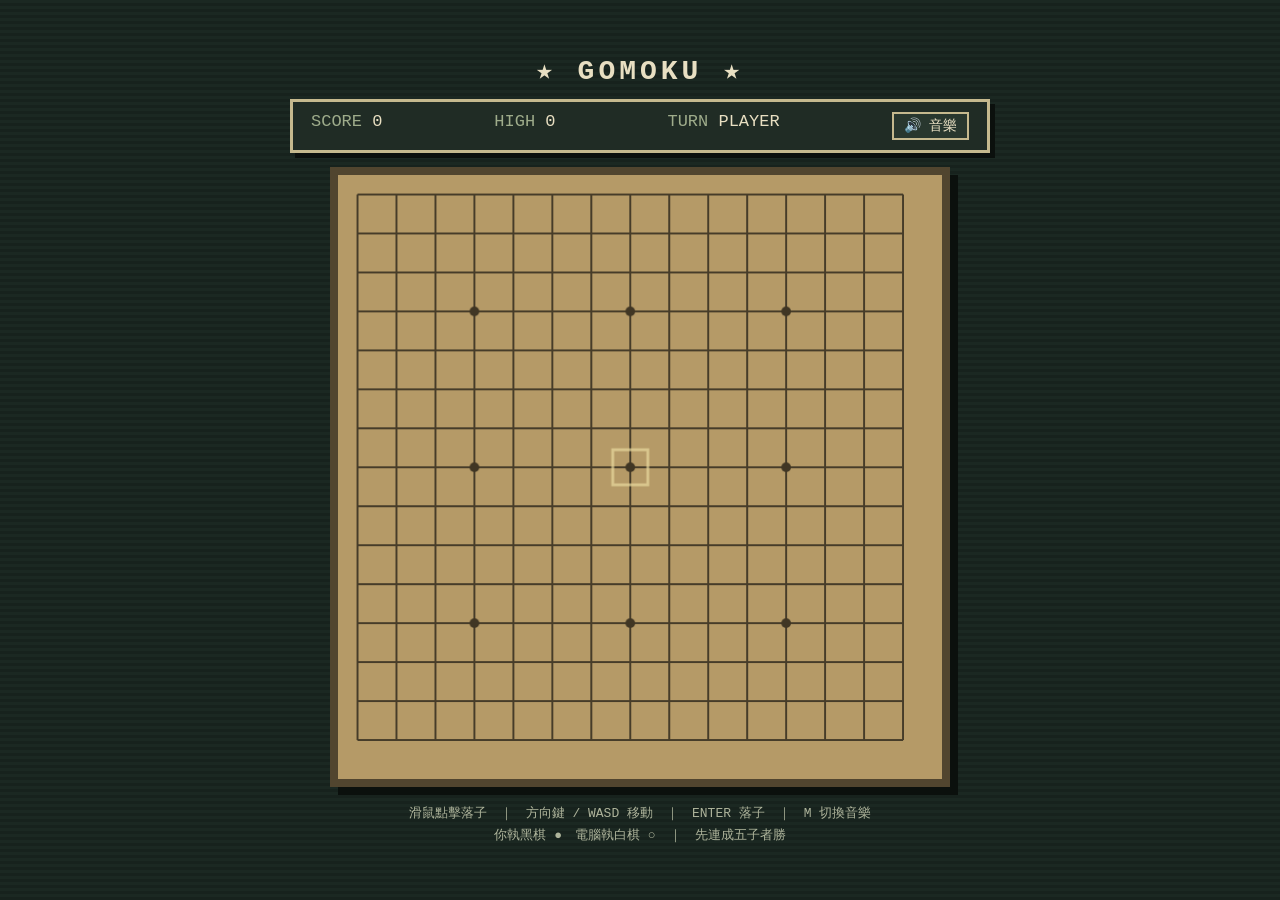
==== index.html @ a97f821f "feat: 升級遊戲視聽體驗，加入 Web Audio 音樂音效、最後落子標記與五連珠勝利特效" ====
<!DOCTYPE html>
<html lang="zh-Hant">
<head>
  <meta charset="UTF-8">
  <meta name="viewport" content="width=device-width, initial-scale=1.0">
  <title>復古五子棋 Gomoku</title>
  <link rel="stylesheet" href="css/style.css">
</head>
<body>
  <div class="game">
    <h1>★ GOMOKU ★</h1>
    <div class="topbar">
      <div><span class="label">SCORE</span> <span id="score">0</span></div>
      <div><span class="label">HIGH</span> <span id="high">0</span></div>
      <div><span class="label">TURN</span> <span id="turn">PLAYER</span></div>
      <div><button class="sound-btn" id="soundBtn" title="音效開關 (快捷鍵: M)">🔊 音樂</button></div>
    </div>
    <canvas id="board" width="620" height="620"></canvas>
    <div class="hint">
      滑鼠點擊落子　｜　方向鍵 / WASD 移動　｜　ENTER 落子　｜　M 切換音樂<br>
      你執黑棋 ●　電腦執白棋 ○　｜　先連成五子者勝
    </div>
  </div>

  <div class="gameover" id="over">
    <div class="panel">
      <h2 id="result">GAME OVER</h2>
      <p id="msg"></p>
      <p>SCORE: <span id="final">0</span></p>
      <button class="restart" id="restartBtn">按 SPACE 重新開始</button>
    </div>
  </div>

  <script type="module" src="js/main.js"></script>
</body>
</html>
---- css/style.css ----
* {
  box-sizing: border-box;
}

body {
  margin: 0;
  min-height: 100vh;
  display: flex;
  justify-content: center;
  align-items: center;
  background: repeating-linear-gradient(0deg, #17221d 0 3px, #1b2822 3px 6px);
  color: #e8dfc2;
  font-family: "Courier New", monospace;
  user-select: none;
}

.game {
  width: 700px;
  max-width: 96vw;
  text-align: center;
}

h1 {
  margin: 0 0 12px;
  font-size: 28px;
  letter-spacing: 4px;
}

.topbar {
  display: flex;
  justify-content: space-between;
  border: 3px solid #c5b98e;
  padding: 10px 18px;
  margin-bottom: 14px;
  background: #202c25;
  box-shadow: 5px 5px 0 #0b100d;
  font-size: 17px;
}

.label {
  color: #9eac8b;
}

canvas {
  display: block;
  width: 620px;
  height: 620px;
  max-width: 100%;
  margin: auto;
  background: #b59a67;
  border: 8px solid #51452f;
  box-shadow: 8px 8px 0 #0b100d, inset 0 0 0 3px #d0bd82;
  cursor: crosshair;
}

.hint {
  margin-top: 16px;
  color: #aeb49b;
  font-size: 13px;
  line-height: 1.7;
}

.gameover {
  position: fixed;
  inset: 0;
  display: none;
  justify-content: center;
  align-items: center;
  background: rgba(5, 8, 7, 0.78);
  z-index: 100;
}

.gameover.show {
  display: flex;
}

.panel {
  width: 360px;
  max-width: 90vw;
  padding: 30px;
  background: #202c25;
  border: 4px solid #c5b98e;
  box-shadow: 8px 8px 0 #050706;
}

.panel h2 {
  margin: 0 0 18px;
  font-size: 32px;
  letter-spacing: 4px;
}

.panel p {
  margin: 8px 0;
}

.restart {
  margin-top: 20px;
  padding: 10px 18px;
  border: 2px solid #c5b98e;
  background: #28372e;
  color: #e8dfc2;
  font-family: inherit;
  font-size: 15px;
  cursor: pointer;
  transition: background-color 0.15s ease;
}

.restart:hover {
  background: #35493d;
}

.sound-btn {
  background: #28372e;
  color: #e8dfc2;
  border: 2px solid #c5b98e;
  font-family: inherit;
  font-size: 14px;
  padding: 3px 10px;
  cursor: pointer;
  transition: all 0.15s ease;
  vertical-align: middle;
}

.sound-btn:hover {
  background: #3a4f42;
  color: #fff;
  border-color: #ffd700;
}

.sound-btn.muted {
  color: #8c8573;
  border-color: #695e47;
  opacity: 0.8;
}
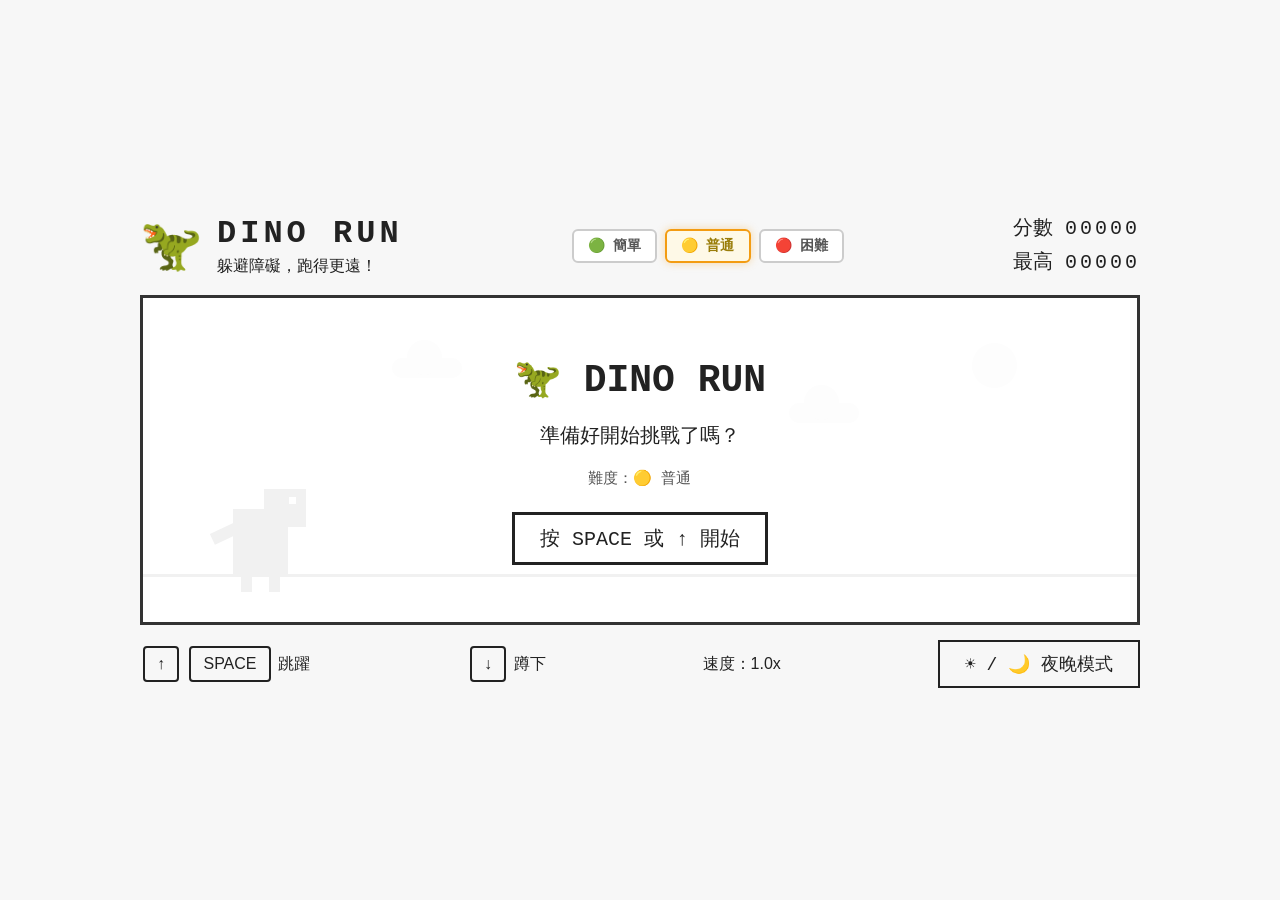
==== commit 094c6a8d: "feat: 新增恐龍跳躍三種難度等級（簡單/普通/困難）與動態數值系統" ====
--- a/index.html
+++ b/index.html
@@ -1,34 +1,109 @@
 <!DOCTYPE html>
-<html lang="zh-Hant">
+<html lang="zh-TW">
 <head>
   <meta charset="UTF-8">
   <meta name="viewport" content="width=device-width, initial-scale=1.0">
-  <title>復古五子棋 Gomoku</title>
+  <title>DINO RUN - 恐龍跳躍</title>
   <link rel="stylesheet" href="css/style.css">
 </head>
 <body>
-  <div class="game">
-    <h1>★ GOMOKU ★</h1>
-    <div class="topbar">
-      <div><span class="label">SCORE</span> <span id="score">0</span></div>
-      <div><span class="label">HIGH</span> <span id="high">0</span></div>
-      <div><span class="label">TURN</span> <span id="turn">PLAYER</span></div>
-      <div><button class="sound-btn" id="soundBtn" title="音效開關 (快捷鍵: M)">🔊 音樂</button></div>
-    </div>
-    <canvas id="board" width="620" height="620"></canvas>
-    <div class="hint">
-      滑鼠點擊落子　｜　方向鍵 / WASD 移動　｜　ENTER 落子　｜　M 切換音樂<br>
-      你執黑棋 ●　電腦執白棋 ○　｜　先連成五子者勝
-    </div>
-  </div>
+  <div class="container">
+    <!-- =========================
+         標題與分數
+    ========================== -->
+    <header class="header">
+      <div class="logo">
+        <div class="logo-dino">🦖</div>
+        <div>
+          <h1>DINO RUN</h1>
+          <p>躲避障礙，跑得更遠！</p>
+        </div>
+      </div>
 
-  <div class="gameover" id="over">
-    <div class="panel">
-      <h2 id="result">GAME OVER</h2>
-      <p id="msg"></p>
-      <p>SCORE: <span id="final">0</span></p>
-      <button class="restart" id="restartBtn">按 SPACE 重新開始</button>
-    </div>
+      <div class="difficulty-group" id="difficultyGroup">
+        <button type="button" class="diff-btn" data-diff="EASY">🟢 簡單</button>
+        <button type="button" class="diff-btn active" data-diff="NORMAL">🟡 普通</button>
+        <button type="button" class="diff-btn" data-diff="HARD">🔴 困難</button>
+      </div>
+
+      <div class="score-board">
+        分數 <span id="score" class="score">00000</span><br>
+        最高 <span id="highScore" class="score">00000</span>
+      </div>
+    </header>
+
+    <!-- =========================
+         遊戲場景
+    ========================== -->
+    <main id="game">
+      <!-- 太陽 -->
+      <div class="sun"></div>
+
+      <!-- 星星（夜晚模式顯示） -->
+      <div class="stars">
+        <span class="star" style="left:10%;top:20%"></span>
+        <span class="star" style="left:20%;top:35%"></span>
+        <span class="star" style="left:35%;top:15%"></span>
+        <span class="star" style="left:50%;top:30%"></span>
+        <span class="star" style="left:70%;top:18%"></span>
+        <span class="star" style="left:85%;top:35%"></span>
+      </div>
+
+      <!-- 雲朵 -->
+      <div class="cloud cloud1"></div>
+      <div class="cloud cloud2"></div>
+
+      <!-- 開始畫面 -->
+      <div id="startScreen">
+        <div class="start-content">
+          <h2>🦖 DINO RUN</h2>
+          <p>準備好開始挑戰了嗎？</p>
+          <div class="start-diff-hint">難度：<span id="startDiffBadge">🟡 普通</span></div>
+          <div class="start-key">按 SPACE 或 ↑ 開始</div>
+        </div>
+      </div>
+
+      <!-- 恐龍主角 -->
+      <div id="dino">
+        <div class="eye"></div>
+        <div class="leg leg1"></div>
+        <div class="leg leg2"></div>
+      </div>
+
+      <!-- 地面線 -->
+      <div class="ground"></div>
+
+      <!-- GAME OVER 結算畫面 -->
+      <div id="gameOver">
+        <h2>GAME OVER</h2>
+        <p>難度：<span id="overDiffBadge">🟡 普通</span></p>
+        <p>分數：<span id="finalScore">00000</span></p>
+        <button id="restartBtn">↻ 重新開始</button>
+        <p>按 SPACE 也可以重新開始</p>
+      </div>
+    </main>
+
+    <!-- =========================
+         控制列與模式切換
+    ========================== -->
+    <footer class="controls">
+      <div>
+        <span class="key">↑</span>
+        <span class="key">SPACE</span>
+        跳躍
+      </div>
+
+      <div>
+        <span class="key">↓</span>
+        蹲下
+      </div>
+
+      <div>
+        速度：<span id="speedText">1.0x</span>
+      </div>
+
+      <button id="modeBtn" class="mode-btn">☀ / 🌙 夜晚模式</button>
+    </footer>
   </div>
 
   <script type="module" src="js/main.js"></script>
--- a/css/style.css
+++ b/css/style.css
@@ -1,5 +1,9 @@
+/* =========================
+   基本設定與排版
+========================= */
 * {
   box-sizing: border-box;
+  user-select: none;
 }
 
 body {
@@ -8,128 +12,558 @@
   display: flex;
   justify-content: center;
   align-items: center;
-  background: repeating-linear-gradient(0deg, #17221d 0 3px, #1b2822 3px 6px);
-  color: #e8dfc2;
+  background: #f7f7f7;
+  color: #222;
   font-family: "Courier New", monospace;
-  user-select: none;
-}
-
-.game {
-  width: 700px;
-  max-width: 96vw;
-  text-align: center;
-}
-
-h1 {
-  margin: 0 0 12px;
-  font-size: 28px;
+  transition: 0.4s;
+}
+
+body.night {
+  background: #222;
+  color: #eee;
+}
+
+.container {
+  width: 1000px;
+  max-width: 95%;
+}
+
+/* =========================
+   標題與計分板
+========================= */
+.header {
+  display: flex;
+  justify-content: space-between;
+  align-items: center;
+  margin-bottom: 15px;
+}
+
+.logo {
+  display: flex;
+  align-items: center;
+  gap: 15px;
+}
+
+.logo-dino {
+  font-size: 50px;
+}
+
+.logo h1 {
+  margin: 0;
+  font-size: 32px;
   letter-spacing: 4px;
 }
 
-.topbar {
-  display: flex;
-  justify-content: space-between;
-  border: 3px solid #c5b98e;
-  padding: 10px 18px;
-  margin-bottom: 14px;
-  background: #202c25;
-  box-shadow: 5px 5px 0 #0b100d;
-  font-size: 17px;
-}
-
-.label {
-  color: #9eac8b;
-}
-
-canvas {
+.logo p {
+  margin: 4px 0 0;
+  font-family: Arial, sans-serif;
+}
+
+.score-board {
+  text-align: right;
+  font-size: 20px;
+  line-height: 1.7;
+}
+
+.score {
+  letter-spacing: 3px;
+}
+
+/* =========================
+   難度切換按鈕組
+========================= */
+.difficulty-group {
+  display: flex;
+  gap: 8px;
+  align-items: center;
+}
+
+.diff-btn {
+  background: #fff;
+  color: #555;
+  border: 2px solid #ccc;
+  border-radius: 6px;
+  padding: 6px 14px;
+  font-family: inherit;
+  font-size: 14px;
+  font-weight: bold;
+  cursor: pointer;
+  transition: all 0.2s ease;
+  outline: none;
+}
+
+.diff-btn:hover {
+  transform: translateY(-2px);
+  box-shadow: 0 3px 6px rgba(0, 0, 0, 0.12);
+}
+
+.diff-btn[data-diff="EASY"].active {
+  background: #e8f8f0;
+  color: #1b7a43;
+  border-color: #27ae60;
+  box-shadow: 0 0 8px rgba(39, 174, 96, 0.35);
+}
+
+.diff-btn[data-diff="NORMAL"].active {
+  background: #fef9e7;
+  color: #9a7d0a;
+  border-color: #f39c12;
+  box-shadow: 0 0 8px rgba(243, 156, 18, 0.35);
+}
+
+.diff-btn[data-diff="HARD"].active {
+  background: #fdedec;
+  color: #922b21;
+  border-color: #e74c3c;
+  box-shadow: 0 0 8px rgba(231, 76, 60, 0.35);
+}
+
+body.night .diff-btn {
+  background: #2f2f2f;
+  color: #bbb;
+  border-color: #555;
+}
+
+body.night .diff-btn[data-diff="EASY"].active {
+  background: #123321;
+  color: #2ecc71;
+  border-color: #2ecc71;
+}
+
+body.night .diff-btn[data-diff="NORMAL"].active {
+  background: #3e3110;
+  color: #f1c40f;
+  border-color: #f1c40f;
+}
+
+body.night .diff-btn[data-diff="HARD"].active {
+  background: #3d1614;
+  color: #e74c3c;
+  border-color: #e74c3c;
+}
+
+.start-diff-hint {
+  margin: 10px 0 14px;
+  font-size: 15px;
+  color: #555;
+}
+
+body.night .start-diff-hint {
+  color: #ccc;
+}
+
+/* =========================
+   遊戲舞台
+========================= */
+#game {
+  position: relative;
+  width: 100%;
+  height: 330px;
+  overflow: hidden;
+  background: white;
+  border: 3px solid #333;
+  transition: 0.4s;
+}
+
+body.night #game {
+  background: #222;
+  border-color: #aaa;
+}
+
+/* =========================
+   環境：太陽、雲、星星
+========================= */
+.sun {
+  position: absolute;
+  top: 45px;
+  right: 120px;
+  width: 45px;
+  height: 45px;
+  border-radius: 50%;
+  background: #ddd;
+}
+
+.cloud {
+  position: absolute;
+  width: 70px;
+  height: 20px;
+  background: #ddd;
+  border-radius: 20px;
+}
+
+.cloud::before {
+  content: "";
+  position: absolute;
+  width: 35px;
+  height: 35px;
+  left: 15px;
+  top: -18px;
+  background: #ddd;
+  border-radius: 50%;
+}
+
+.cloud1 {
+  top: 60px;
+  left: 25%;
+}
+
+.cloud2 {
+  top: 105px;
+  left: 65%;
+}
+
+body.night .cloud,
+body.night .cloud::before {
+  background: #444;
+}
+
+.stars {
+  display: none;
+  position: absolute;
+  inset: 0;
+}
+
+body.night .stars {
   display: block;
-  width: 620px;
-  height: 620px;
-  max-width: 100%;
-  margin: auto;
-  background: #b59a67;
-  border: 8px solid #51452f;
-  box-shadow: 8px 8px 0 #0b100d, inset 0 0 0 3px #d0bd82;
-  cursor: crosshair;
-}
-
-.hint {
-  margin-top: 16px;
-  color: #aeb49b;
-  font-size: 13px;
-  line-height: 1.7;
-}
-
-.gameover {
-  position: fixed;
+}
+
+.star {
+  position: absolute;
+  width: 3px;
+  height: 3px;
+  background: white;
+}
+
+/* =========================
+   地面
+========================= */
+.ground {
+  position: absolute;
+  left: 0;
+  bottom: 45px;
+  width: 100%;
+  height: 3px;
+  background: #333;
+  z-index: 2;
+}
+
+body.night .ground {
+  background: #ddd;
+}
+
+/* =========================
+   恐龍角色主體
+========================= */
+#dino {
+  position: absolute;
+  left: 90px;
+  bottom: 48px;
+  width: 55px;
+  height: 65px;
+  background: #333;
+  z-index: 20;
+}
+
+/* 恐龍頭 */
+#dino::before {
+  content: "";
+  position: absolute;
+  width: 42px;
+  height: 38px;
+  right: -18px;
+  top: -20px;
+  background: #333;
+}
+
+/* 恐龍尾巴 */
+#dino::after {
+  content: "";
+  position: absolute;
+  width: 30px;
+  height: 12px;
+  left: -22px;
+  top: 18px;
+  background: #333;
+  transform: rotate(-25deg);
+}
+
+/* 恐龍眼睛 */
+.eye {
+  position: absolute;
+  width: 7px;
+  height: 7px;
+  right: -8px;
+  top: -12px;
+  background: white;
+  z-index: 30;
+}
+
+/* 恐龍腿 */
+.leg {
+  position: absolute;
+  width: 11px;
+  height: 23px;
+  bottom: -18px;
+  background: #333;
+}
+
+.leg1 {
+  left: 8px;
+}
+
+.leg2 {
+  right: 8px;
+}
+
+/* =========================
+   恐龍跑步動畫
+========================= */
+#dino.running .leg1 {
+  animation: runLeg1 0.16s infinite alternate;
+}
+
+#dino.running .leg2 {
+  animation: runLeg2 0.16s infinite alternate;
+}
+
+@keyframes runLeg1 {
+  from {
+    transform: rotate(25deg);
+  }
+  to {
+    transform: rotate(-25deg);
+  }
+}
+
+@keyframes runLeg2 {
+  from {
+    transform: rotate(-25deg);
+  }
+  to {
+    transform: rotate(25deg);
+  }
+}
+
+/* =========================
+   恐龍跳躍動畫
+========================= */
+#dino.jump {
+  animation: dinoJump 0.65s ease-out;
+}
+
+@keyframes dinoJump {
+  0% {
+    bottom: 48px;
+  }
+  45% {
+    bottom: 190px;
+  }
+  100% {
+    bottom: 48px;
+  }
+}
+
+/* =========================
+   恐龍蹲下姿態
+========================= */
+#dino.duck {
+  height: 38px;
+  bottom: 48px;
+}
+
+#dino.duck::before {
+  top: -12px;
+  height: 30px;
+}
+
+#dino.duck .leg {
+  height: 15px;
+}
+
+/* =========================
+   障礙物：仙人掌
+========================= */
+.obstacle.cactus-group {
+  position: absolute;
+  bottom: 48px;
+  left: 100%;
+  display: flex;
+  gap: 8px;
+  z-index: 10;
+}
+
+/* 單支仙人掌主幹 */
+.cactus {
+  position: relative;
+  width: 25px;
+  height: 65px;
+  background: #333;
+}
+
+/* 仙人掌手臂 */
+.cactus::before,
+.cactus::after {
+  content: "";
+  position: absolute;
+  width: 15px;
+  height: 28px;
+  top: 20px;
+  background: #333;
+}
+
+.cactus::before {
+  left: -13px;
+}
+
+.cactus::after {
+  right: -13px;
+}
+
+/* 小仙人掌 */
+.cactus.small {
+  width: 19px;
+  height: 43px;
+}
+
+.cactus.small::before,
+.cactus.small::after {
+  width: 12px;
+  height: 20px;
+  top: 15px;
+}
+
+/* =========================
+   障礙物：翼龍 (鳥)
+========================= */
+.obstacle.bird {
+  position: absolute;
+  left: 100%;
+  width: 45px;
+  height: 22px;
+  background: #333;
+  z-index: 10;
+}
+
+/* 鳥翅膀 */
+.bird::before {
+  content: "";
+  position: absolute;
+  width: 25px;
+  height: 10px;
+  left: -13px;
+  top: -8px;
+  background: #333;
+  transform: rotate(-20deg);
+}
+
+.bird::after {
+  content: "";
+  position: absolute;
+  width: 25px;
+  height: 10px;
+  right: -15px;
+  top: 5px;
+  background: #333;
+  transform: rotate(15deg);
+}
+
+/* =========================
+   開始提示遮罩畫面
+========================= */
+#startScreen {
+  position: absolute;
   inset: 0;
-  display: none;
+  z-index: 50;
+  display: flex;
   justify-content: center;
   align-items: center;
-  background: rgba(5, 8, 7, 0.78);
-  z-index: 100;
-}
-
-.gameover.show {
-  display: flex;
-}
-
-.panel {
-  width: 360px;
-  max-width: 90vw;
-  padding: 30px;
-  background: #202c25;
-  border: 4px solid #c5b98e;
-  box-shadow: 8px 8px 0 #050706;
-}
-
-.panel h2 {
-  margin: 0 0 18px;
-  font-size: 32px;
-  letter-spacing: 4px;
-}
-
-.panel p {
-  margin: 8px 0;
-}
-
-.restart {
-  margin-top: 20px;
-  padding: 10px 18px;
-  border: 2px solid #c5b98e;
-  background: #28372e;
-  color: #e8dfc2;
-  font-family: inherit;
-  font-size: 15px;
+  text-align: center;
+  background: rgba(255, 255, 255, 0.93);
+}
+
+body.night #startScreen {
+  background: rgba(30, 30, 30, 0.94);
+}
+
+.start-content h2 {
+  font-size: 38px;
+  margin: 0 0 15px;
+}
+
+.start-content p {
+  font-family: Arial, sans-serif;
+  font-size: 20px;
+}
+
+.start-key {
+  display: inline-block;
+  margin-top: 10px;
+  padding: 10px 25px;
+  border: 3px solid currentColor;
+  font-size: 20px;
+}
+
+/* =========================
+   GAME OVER 遮罩畫面
+========================= */
+#gameOver {
+  display: none;
+  position: absolute;
+  inset: 0;
+  z-index: 60;
+  text-align: center;
+  padding-top: 75px;
+  background: rgba(255, 255, 255, 0.92);
+}
+
+body.night #gameOver {
+  background: rgba(20, 20, 20, 0.92);
+}
+
+#gameOver h2 {
+  margin: 5px;
+  font-size: 40px;
+}
+
+#gameOver p {
+  font-family: Arial, sans-serif;
+  font-size: 20px;
+}
+
+/* =========================
+   按鈕與按鍵樣式
+========================= */
+button {
+  padding: 10px 25px;
+  border: 2px solid currentColor;
+  background: transparent;
+  color: inherit;
+  font-family: "Courier New", monospace;
+  font-size: 18px;
   cursor: pointer;
-  transition: background-color 0.15s ease;
-}
-
-.restart:hover {
-  background: #35493d;
-}
-
-.sound-btn {
-  background: #28372e;
-  color: #e8dfc2;
-  border: 2px solid #c5b98e;
-  font-family: inherit;
-  font-size: 14px;
-  padding: 3px 10px;
+}
+
+button:hover {
+  background: #333;
+  color: white;
+}
+
+.controls {
+  display: flex;
+  justify-content: space-between;
+  align-items: center;
+  margin-top: 15px;
+  font-family: Arial, sans-serif;
+}
+
+.key {
+  display: inline-block;
+  margin: 0 3px;
+  padding: 7px 12px;
+  border: 2px solid currentColor;
+  border-radius: 4px;
+}
+
+.mode-btn {
   cursor: pointer;
-  transition: all 0.15s ease;
-  vertical-align: middle;
-}
-
-.sound-btn:hover {
-  background: #3a4f42;
-  color: #fff;
-  border-color: #ffd700;
-}
-
-.sound-btn.muted {
-  color: #8c8573;
-  border-color: #695e47;
-  opacity: 0.8;
-}
-
+}
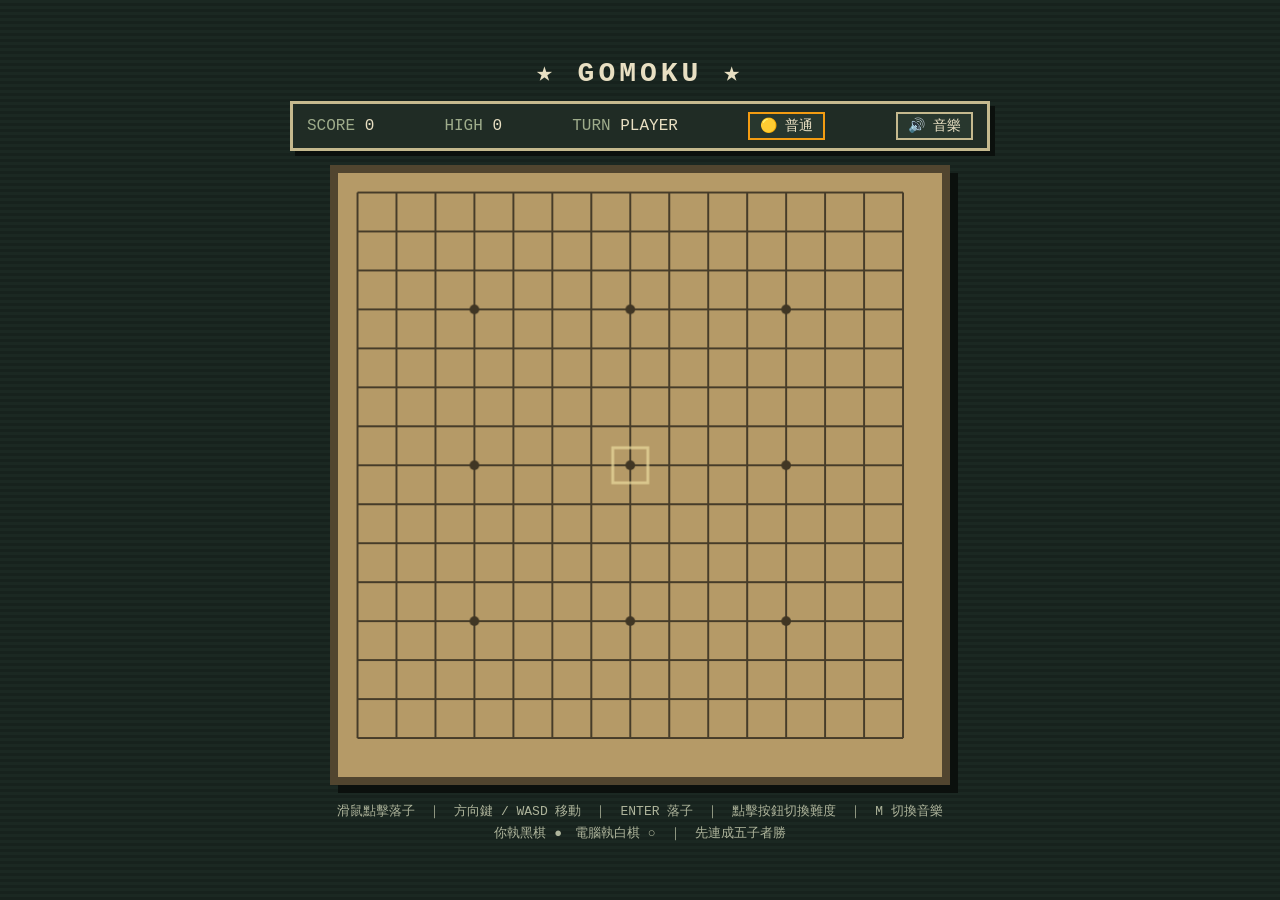
==== commit 37661224: "feat: 五子棋加入三種難度等級（簡單/普通/困難）並恢復五子棋為主要遊戲" ====
--- a/index.html
+++ b/index.html
@@ -1,109 +1,36 @@
 <!DOCTYPE html>
-<html lang="zh-TW">
+<html lang="zh-Hant">
 <head>
   <meta charset="UTF-8">
   <meta name="viewport" content="width=device-width, initial-scale=1.0">
-  <title>DINO RUN - 恐龍跳躍</title>
+  <title>復古五子棋 Gomoku</title>
   <link rel="stylesheet" href="css/style.css">
 </head>
 <body>
-  <div class="container">
-    <!-- =========================
-         標題與分數
-    ========================== -->
-    <header class="header">
-      <div class="logo">
-        <div class="logo-dino">🦖</div>
-        <div>
-          <h1>DINO RUN</h1>
-          <p>躲避障礙，跑得更遠！</p>
-        </div>
-      </div>
+  <div class="game">
+    <h1>★ GOMOKU ★</h1>
+    <div class="topbar">
+      <div><span class="label">SCORE</span> <span id="score">0</span></div>
+      <div><span class="label">HIGH</span> <span id="high">0</span></div>
+      <div><span class="label">TURN</span> <span id="turn">PLAYER</span></div>
+      <div><button class="diff-btn" id="diffBtn" title="點擊切換難度 (簡單/普通/困難)">🟡 普通</button></div>
+      <div><button class="sound-btn" id="soundBtn" title="音效開關 (快捷鍵: M)">🔊 音樂</button></div>
+    </div>
+    <canvas id="board" width="620" height="620"></canvas>
+    <div class="hint">
+      滑鼠點擊落子　｜　方向鍵 / WASD 移動　｜　ENTER 落子　｜　點擊按鈕切換難度　｜　M 切換音樂<br>
+      你執黑棋 ●　電腦執白棋 ○　｜　先連成五子者勝
+    </div>
+  </div>
 
-      <div class="difficulty-group" id="difficultyGroup">
-        <button type="button" class="diff-btn" data-diff="EASY">🟢 簡單</button>
-        <button type="button" class="diff-btn active" data-diff="NORMAL">🟡 普通</button>
-        <button type="button" class="diff-btn" data-diff="HARD">🔴 困難</button>
-      </div>
-
-      <div class="score-board">
-        分數 <span id="score" class="score">00000</span><br>
-        最高 <span id="highScore" class="score">00000</span>
-      </div>
-    </header>
-
-    <!-- =========================
-         遊戲場景
-    ========================== -->
-    <main id="game">
-      <!-- 太陽 -->
-      <div class="sun"></div>
-
-      <!-- 星星（夜晚模式顯示） -->
-      <div class="stars">
-        <span class="star" style="left:10%;top:20%"></span>
-        <span class="star" style="left:20%;top:35%"></span>
-        <span class="star" style="left:35%;top:15%"></span>
-        <span class="star" style="left:50%;top:30%"></span>
-        <span class="star" style="left:70%;top:18%"></span>
-        <span class="star" style="left:85%;top:35%"></span>
-      </div>
-
-      <!-- 雲朵 -->
-      <div class="cloud cloud1"></div>
-      <div class="cloud cloud2"></div>
-
-      <!-- 開始畫面 -->
-      <div id="startScreen">
-        <div class="start-content">
-          <h2>🦖 DINO RUN</h2>
-          <p>準備好開始挑戰了嗎？</p>
-          <div class="start-diff-hint">難度：<span id="startDiffBadge">🟡 普通</span></div>
-          <div class="start-key">按 SPACE 或 ↑ 開始</div>
-        </div>
-      </div>
-
-      <!-- 恐龍主角 -->
-      <div id="dino">
-        <div class="eye"></div>
-        <div class="leg leg1"></div>
-        <div class="leg leg2"></div>
-      </div>
-
-      <!-- 地面線 -->
-      <div class="ground"></div>
-
-      <!-- GAME OVER 結算畫面 -->
-      <div id="gameOver">
-        <h2>GAME OVER</h2>
-        <p>難度：<span id="overDiffBadge">🟡 普通</span></p>
-        <p>分數：<span id="finalScore">00000</span></p>
-        <button id="restartBtn">↻ 重新開始</button>
-        <p>按 SPACE 也可以重新開始</p>
-      </div>
-    </main>
-
-    <!-- =========================
-         控制列與模式切換
-    ========================== -->
-    <footer class="controls">
-      <div>
-        <span class="key">↑</span>
-        <span class="key">SPACE</span>
-        跳躍
-      </div>
-
-      <div>
-        <span class="key">↓</span>
-        蹲下
-      </div>
-
-      <div>
-        速度：<span id="speedText">1.0x</span>
-      </div>
-
-      <button id="modeBtn" class="mode-btn">☀ / 🌙 夜晚模式</button>
-    </footer>
+  <div class="gameover" id="over">
+    <div class="panel">
+      <h2 id="result">GAME OVER</h2>
+      <p id="msg"></p>
+      <p>難度：<span id="overDiff">🟡 普通</span></p>
+      <p>SCORE: <span id="final">0</span></p>
+      <button class="restart" id="restartBtn">按 SPACE 重新開始</button>
+    </div>
   </div>
 
   <script type="module" src="js/main.js"></script>
--- a/css/style.css
+++ b/css/style.css
@@ -1,9 +1,5 @@
-/* =========================
-   基本設定與排版
-========================= */
 * {
   box-sizing: border-box;
-  user-select: none;
 }
 
 body {
@@ -12,558 +8,160 @@
   display: flex;
   justify-content: center;
   align-items: center;
-  background: #f7f7f7;
-  color: #222;
+  background: repeating-linear-gradient(0deg, #17221d 0 3px, #1b2822 3px 6px);
+  color: #e8dfc2;
   font-family: "Courier New", monospace;
-  transition: 0.4s;
+  user-select: none;
 }
 
-body.night {
-  background: #222;
-  color: #eee;
+.game {
+  width: 700px;
+  max-width: 96vw;
+  text-align: center;
 }
 
-.container {
-  width: 1000px;
-  max-width: 95%;
+h1 {
+  margin: 0 0 12px;
+  font-size: 28px;
+  letter-spacing: 4px;
 }
 
-/* =========================
-   標題與計分板
-========================= */
-.header {
+.topbar {
   display: flex;
   justify-content: space-between;
   align-items: center;
-  margin-bottom: 15px;
+  border: 3px solid #c5b98e;
+  padding: 8px 14px;
+  margin-bottom: 14px;
+  background: #202c25;
+  box-shadow: 5px 5px 0 #0b100d;
+  font-size: 16px;
+  flex-wrap: wrap;
+  gap: 8px;
 }
 
-.logo {
-  display: flex;
-  align-items: center;
-  gap: 15px;
+.label {
+  color: #9eac8b;
 }
 
-.logo-dino {
-  font-size: 50px;
+canvas {
+  display: block;
+  width: 620px;
+  height: 620px;
+  max-width: 100%;
+  margin: auto;
+  background: #b59a67;
+  border: 8px solid #51452f;
+  box-shadow: 8px 8px 0 #0b100d, inset 0 0 0 3px #d0bd82;
+  cursor: crosshair;
 }
 
-.logo h1 {
-  margin: 0;
+.hint {
+  margin-top: 16px;
+  color: #aeb49b;
+  font-size: 13px;
+  line-height: 1.7;
+}
+
+.gameover {
+  position: fixed;
+  inset: 0;
+  display: none;
+  justify-content: center;
+  align-items: center;
+  background: rgba(5, 8, 7, 0.78);
+  z-index: 100;
+}
+
+.gameover.show {
+  display: flex;
+}
+
+.panel {
+  width: 360px;
+  max-width: 90vw;
+  padding: 30px;
+  background: #202c25;
+  border: 4px solid #c5b98e;
+  box-shadow: 8px 8px 0 #050706;
+}
+
+.panel h2 {
+  margin: 0 0 18px;
   font-size: 32px;
   letter-spacing: 4px;
 }
 
-.logo p {
-  margin: 4px 0 0;
-  font-family: Arial, sans-serif;
+.panel p {
+  margin: 8px 0;
 }
 
-.score-board {
-  text-align: right;
-  font-size: 20px;
-  line-height: 1.7;
+.restart {
+  margin-top: 20px;
+  padding: 10px 18px;
+  border: 2px solid #c5b98e;
+  background: #28372e;
+  color: #e8dfc2;
+  font-family: inherit;
+  font-size: 15px;
+  cursor: pointer;
+  transition: background-color 0.15s ease;
 }
 
-.score {
-  letter-spacing: 3px;
-}
-
-/* =========================
-   難度切換按鈕組
-========================= */
-.difficulty-group {
-  display: flex;
-  gap: 8px;
-  align-items: center;
+.restart:hover {
+  background: #35493d;
 }
 
 .diff-btn {
-  background: #fff;
-  color: #555;
-  border: 2px solid #ccc;
-  border-radius: 6px;
-  padding: 6px 14px;
+  background: #28372e;
+  color: #e8dfc2;
+  border: 2px solid #f39c12;
   font-family: inherit;
   font-size: 14px;
-  font-weight: bold;
+  padding: 3px 10px;
   cursor: pointer;
-  transition: all 0.2s ease;
-  outline: none;
+  transition: all 0.15s ease;
+  vertical-align: middle;
 }
 
 .diff-btn:hover {
-  transform: translateY(-2px);
-  box-shadow: 0 3px 6px rgba(0, 0, 0, 0.12);
+  background: #3a4f42;
+  color: #fff;
+  border-color: #ffd700;
 }
 
-.diff-btn[data-diff="EASY"].active {
-  background: #e8f8f0;
-  color: #1b7a43;
+.diff-btn[data-diff="EASY"] {
   border-color: #27ae60;
-  box-shadow: 0 0 8px rgba(39, 174, 96, 0.35);
 }
 
-.diff-btn[data-diff="NORMAL"].active {
-  background: #fef9e7;
-  color: #9a7d0a;
+.diff-btn[data-diff="NORMAL"] {
   border-color: #f39c12;
-  box-shadow: 0 0 8px rgba(243, 156, 18, 0.35);
 }
 
-.diff-btn[data-diff="HARD"].active {
-  background: #fdedec;
-  color: #922b21;
-  border-color: #e74c3c;
-  box-shadow: 0 0 8px rgba(231, 76, 60, 0.35);
-}
-
-body.night .diff-btn {
-  background: #2f2f2f;
-  color: #bbb;
-  border-color: #555;
-}
-
-body.night .diff-btn[data-diff="EASY"].active {
-  background: #123321;
-  color: #2ecc71;
-  border-color: #2ecc71;
-}
-
-body.night .diff-btn[data-diff="NORMAL"].active {
-  background: #3e3110;
-  color: #f1c40f;
-  border-color: #f1c40f;
-}
-
-body.night .diff-btn[data-diff="HARD"].active {
-  background: #3d1614;
-  color: #e74c3c;
+.diff-btn[data-diff="HARD"] {
   border-color: #e74c3c;
 }
 
-.start-diff-hint {
-  margin: 10px 0 14px;
-  font-size: 15px;
-  color: #555;
+.sound-btn {
+  background: #28372e;
+  color: #e8dfc2;
+  border: 2px solid #c5b98e;
+  font-family: inherit;
+  font-size: 14px;
+  padding: 3px 10px;
+  cursor: pointer;
+  transition: all 0.15s ease;
+  vertical-align: middle;
 }
 
-body.night .start-diff-hint {
-  color: #ccc;
+.sound-btn:hover {
+  background: #3a4f42;
+  color: #fff;
+  border-color: #ffd700;
 }
 
-/* =========================
-   遊戲舞台
-========================= */
-#game {
-  position: relative;
-  width: 100%;
-  height: 330px;
-  overflow: hidden;
-  background: white;
-  border: 3px solid #333;
-  transition: 0.4s;
+.sound-btn.muted {
+  color: #8c8573;
+  border-color: #695e47;
+  opacity: 0.8;
 }
-
-body.night #game {
-  background: #222;
-  border-color: #aaa;
-}
-
-/* =========================
-   環境：太陽、雲、星星
-========================= */
-.sun {
-  position: absolute;
-  top: 45px;
-  right: 120px;
-  width: 45px;
-  height: 45px;
-  border-radius: 50%;
-  background: #ddd;
-}
-
-.cloud {
-  position: absolute;
-  width: 70px;
-  height: 20px;
-  background: #ddd;
-  border-radius: 20px;
-}
-
-.cloud::before {
-  content: "";
-  position: absolute;
-  width: 35px;
-  height: 35px;
-  left: 15px;
-  top: -18px;
-  background: #ddd;
-  border-radius: 50%;
-}
-
-.cloud1 {
-  top: 60px;
-  left: 25%;
-}
-
-.cloud2 {
-  top: 105px;
-  left: 65%;
-}
-
-body.night .cloud,
-body.night .cloud::before {
-  background: #444;
-}
-
-.stars {
-  display: none;
-  position: absolute;
-  inset: 0;
-}
-
-body.night .stars {
-  display: block;
-}
-
-.star {
-  position: absolute;
-  width: 3px;
-  height: 3px;
-  background: white;
-}
-
-/* =========================
-   地面
-========================= */
-.ground {
-  position: absolute;
-  left: 0;
-  bottom: 45px;
-  width: 100%;
-  height: 3px;
-  background: #333;
-  z-index: 2;
-}
-
-body.night .ground {
-  background: #ddd;
-}
-
-/* =========================
-   恐龍角色主體
-========================= */
-#dino {
-  position: absolute;
-  left: 90px;
-  bottom: 48px;
-  width: 55px;
-  height: 65px;
-  background: #333;
-  z-index: 20;
-}
-
-/* 恐龍頭 */
-#dino::before {
-  content: "";
-  position: absolute;
-  width: 42px;
-  height: 38px;
-  right: -18px;
-  top: -20px;
-  background: #333;
-}
-
-/* 恐龍尾巴 */
-#dino::after {
-  content: "";
-  position: absolute;
-  width: 30px;
-  height: 12px;
-  left: -22px;
-  top: 18px;
-  background: #333;
-  transform: rotate(-25deg);
-}
-
-/* 恐龍眼睛 */
-.eye {
-  position: absolute;
-  width: 7px;
-  height: 7px;
-  right: -8px;
-  top: -12px;
-  background: white;
-  z-index: 30;
-}
-
-/* 恐龍腿 */
-.leg {
-  position: absolute;
-  width: 11px;
-  height: 23px;
-  bottom: -18px;
-  background: #333;
-}
-
-.leg1 {
-  left: 8px;
-}
-
-.leg2 {
-  right: 8px;
-}
-
-/* =========================
-   恐龍跑步動畫
-========================= */
-#dino.running .leg1 {
-  animation: runLeg1 0.16s infinite alternate;
-}
-
-#dino.running .leg2 {
-  animation: runLeg2 0.16s infinite alternate;
-}
-
-@keyframes runLeg1 {
-  from {
-    transform: rotate(25deg);
-  }
-  to {
-    transform: rotate(-25deg);
-  }
-}
-
-@keyframes runLeg2 {
-  from {
-    transform: rotate(-25deg);
-  }
-  to {
-    transform: rotate(25deg);
-  }
-}
-
-/* =========================
-   恐龍跳躍動畫
-========================= */
-#dino.jump {
-  animation: dinoJump 0.65s ease-out;
-}
-
-@keyframes dinoJump {
-  0% {
-    bottom: 48px;
-  }
-  45% {
-    bottom: 190px;
-  }
-  100% {
-    bottom: 48px;
-  }
-}
-
-/* =========================
-   恐龍蹲下姿態
-========================= */
-#dino.duck {
-  height: 38px;
-  bottom: 48px;
-}
-
-#dino.duck::before {
-  top: -12px;
-  height: 30px;
-}
-
-#dino.duck .leg {
-  height: 15px;
-}
-
-/* =========================
-   障礙物：仙人掌
-========================= */
-.obstacle.cactus-group {
-  position: absolute;
-  bottom: 48px;
-  left: 100%;
-  display: flex;
-  gap: 8px;
-  z-index: 10;
-}
-
-/* 單支仙人掌主幹 */
-.cactus {
-  position: relative;
-  width: 25px;
-  height: 65px;
-  background: #333;
-}
-
-/* 仙人掌手臂 */
-.cactus::before,
-.cactus::after {
-  content: "";
-  position: absolute;
-  width: 15px;
-  height: 28px;
-  top: 20px;
-  background: #333;
-}
-
-.cactus::before {
-  left: -13px;
-}
-
-.cactus::after {
-  right: -13px;
-}
-
-/* 小仙人掌 */
-.cactus.small {
-  width: 19px;
-  height: 43px;
-}
-
-.cactus.small::before,
-.cactus.small::after {
-  width: 12px;
-  height: 20px;
-  top: 15px;
-}
-
-/* =========================
-   障礙物：翼龍 (鳥)
-========================= */
-.obstacle.bird {
-  position: absolute;
-  left: 100%;
-  width: 45px;
-  height: 22px;
-  background: #333;
-  z-index: 10;
-}
-
-/* 鳥翅膀 */
-.bird::before {
-  content: "";
-  position: absolute;
-  width: 25px;
-  height: 10px;
-  left: -13px;
-  top: -8px;
-  background: #333;
-  transform: rotate(-20deg);
-}
-
-.bird::after {
-  content: "";
-  position: absolute;
-  width: 25px;
-  height: 10px;
-  right: -15px;
-  top: 5px;
-  background: #333;
-  transform: rotate(15deg);
-}
-
-/* =========================
-   開始提示遮罩畫面
-========================= */
-#startScreen {
-  position: absolute;
-  inset: 0;
-  z-index: 50;
-  display: flex;
-  justify-content: center;
-  align-items: center;
-  text-align: center;
-  background: rgba(255, 255, 255, 0.93);
-}
-
-body.night #startScreen {
-  background: rgba(30, 30, 30, 0.94);
-}
-
-.start-content h2 {
-  font-size: 38px;
-  margin: 0 0 15px;
-}
-
-.start-content p {
-  font-family: Arial, sans-serif;
-  font-size: 20px;
-}
-
-.start-key {
-  display: inline-block;
-  margin-top: 10px;
-  padding: 10px 25px;
-  border: 3px solid currentColor;
-  font-size: 20px;
-}
-
-/* =========================
-   GAME OVER 遮罩畫面
-========================= */
-#gameOver {
-  display: none;
-  position: absolute;
-  inset: 0;
-  z-index: 60;
-  text-align: center;
-  padding-top: 75px;
-  background: rgba(255, 255, 255, 0.92);
-}
-
-body.night #gameOver {
-  background: rgba(20, 20, 20, 0.92);
-}
-
-#gameOver h2 {
-  margin: 5px;
-  font-size: 40px;
-}
-
-#gameOver p {
-  font-family: Arial, sans-serif;
-  font-size: 20px;
-}
-
-/* =========================
-   按鈕與按鍵樣式
-========================= */
-button {
-  padding: 10px 25px;
-  border: 2px solid currentColor;
-  background: transparent;
-  color: inherit;
-  font-family: "Courier New", monospace;
-  font-size: 18px;
-  cursor: pointer;
-}
-
-button:hover {
-  background: #333;
-  color: white;
-}
-
-.controls {
-  display: flex;
-  justify-content: space-between;
-  align-items: center;
-  margin-top: 15px;
-  font-family: Arial, sans-serif;
-}
-
-.key {
-  display: inline-block;
-  margin: 0 3px;
-  padding: 7px 12px;
-  border: 2px solid currentColor;
-  border-radius: 4px;
-}
-
-.mode-btn {
-  cursor: pointer;
-}
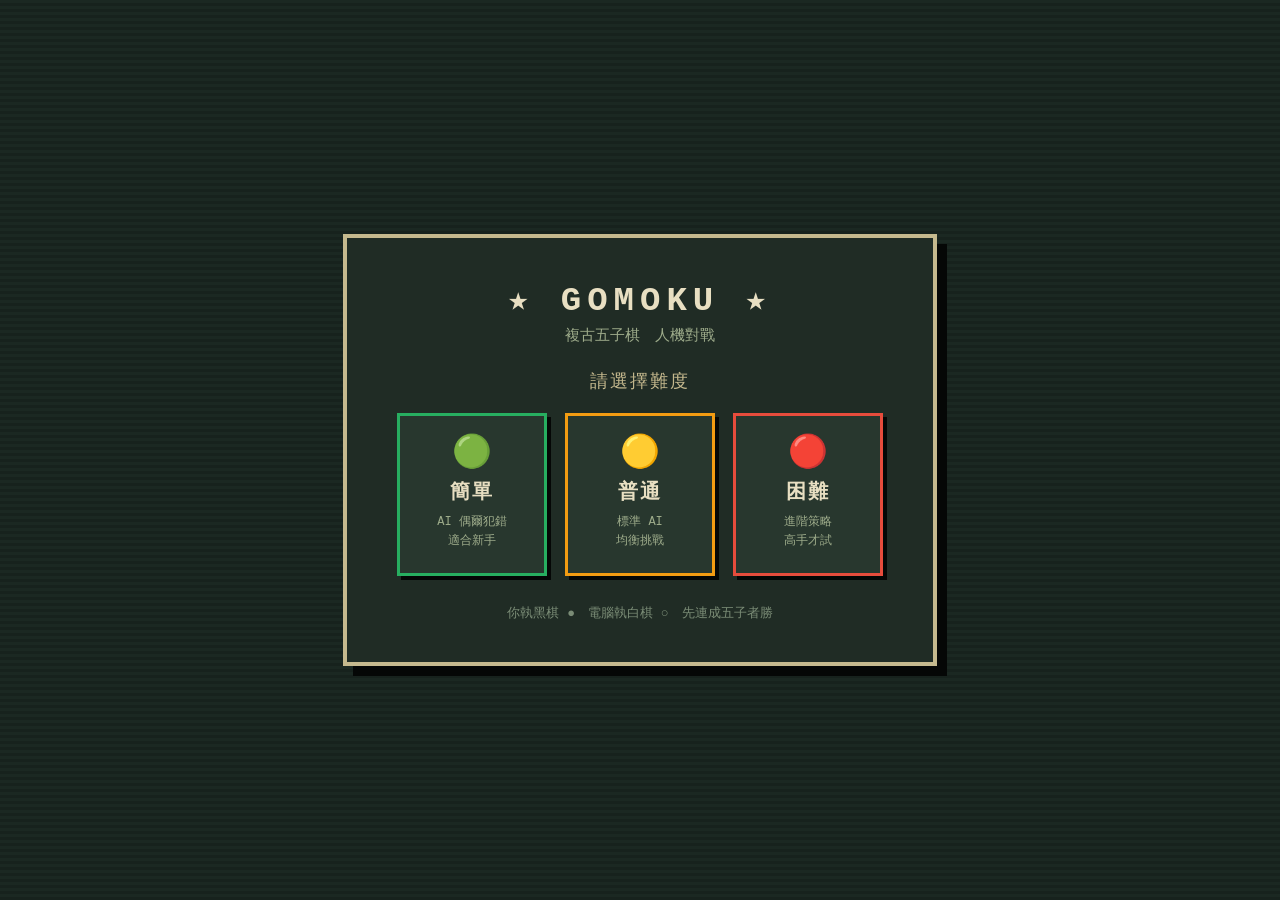
==== commit 65fa1142: "feat: 加入難度選單畫面，進遊戲前先選簡單/普通/困難" ====
--- a/index.html
+++ b/index.html
@@ -7,19 +7,48 @@
   <link rel="stylesheet" href="css/style.css">
 </head>
 <body>
-  <div class="game">
-    <h1>★ GOMOKU ★</h1>
+
+  <!-- ===== 難度選單 ===== -->
+  <div class="menu" id="menu">
+    <div class="menu-box">
+      <h1 class="menu-title">&#9733; GOMOKU &#9733;</h1>
+      <p class="menu-sub">&#x8907;&#x53E4;&#x4E94;&#x5B50;&#x68CB;&#x3000;&#x4EBA;&#x6A5F;&#x5C0D;&#x6230;</p>
+      <p class="menu-hint">&#x8ACB;&#x9078;&#x64C7;&#x96E3;&#x5EA6;</p>
+      <div class="diff-cards">
+        <button class="diff-card easy" data-diff="EASY">
+          <span class="card-icon">&#x1F7E2;</span>
+          <span class="card-label">&#x7C21;&#x55AE;</span>
+          <span class="card-desc">AI &#x5076;&#x723E;&#x72AF;&#x932F;<br>&#x9069;&#x5408;&#x65B0;&#x624B;</span>
+        </button>
+        <button class="diff-card normal" data-diff="NORMAL">
+          <span class="card-icon">&#x1F7E1;</span>
+          <span class="card-label">&#x666E;&#x901A;</span>
+          <span class="card-desc">&#x6A19;&#x6E96; AI<br>&#x5747;&#x8861;&#x6311;&#x6230;</span>
+        </button>
+        <button class="diff-card hard" data-diff="HARD">
+          <span class="card-icon">&#x1F534;</span>
+          <span class="card-label">&#x56F0;&#x96E3;</span>
+          <span class="card-desc">&#x9032;&#x968E;&#x7B56;&#x7565;<br>&#x9AD8;&#x624B;&#x624D;&#x8A66;</span>
+        </button>
+      </div>
+      <p class="menu-footer">&#x4F60;&#x57F7;&#x9ED1;&#x68CB; &#x25CF;&#x3000;&#x96FB;&#x8166;&#x57F7;&#x767D;&#x68CB; &#x25CB;&#x3000;&#x5148;&#x9023;&#x6210;&#x4E94;&#x5B50;&#x8005;&#x52DD;</p>
+    </div>
+  </div>
+
+  <!-- ===== &#x9078;&#x64C7;&#x96E3;&#x5EA6;&#x5F8C;&#x624D;&#x986F;&#x793A;&#x9019;&#x5340;&#x584A; ===== -->
+  <div class="game" id="gameArea" style="display:none">
+    <h1>&#9733; GOMOKU &#9733;</h1>
     <div class="topbar">
       <div><span class="label">SCORE</span> <span id="score">0</span></div>
       <div><span class="label">HIGH</span> <span id="high">0</span></div>
       <div><span class="label">TURN</span> <span id="turn">PLAYER</span></div>
-      <div><button class="diff-btn" id="diffBtn" title="點擊切換難度 (簡單/普通/困難)">🟡 普通</button></div>
-      <div><button class="sound-btn" id="soundBtn" title="音效開關 (快捷鍵: M)">🔊 音樂</button></div>
+      <div><button class="diff-btn" id="diffBtn" title="&#x9EDE;&#x64CA;&#x5207;&#x63DB;&#x96E3;&#x5EA6;">&#x1F7E1; &#x666E;&#x901A;</button></div>
+      <div><button class="sound-btn" id="soundBtn" title="&#x97F3;&#x6548;&#x958B;&#x95DC; (M)">&#x1F50A; &#x97F3;&#x6A02;</button></div>
     </div>
     <canvas id="board" width="620" height="620"></canvas>
     <div class="hint">
-      滑鼠點擊落子　｜　方向鍵 / WASD 移動　｜　ENTER 落子　｜　點擊按鈕切換難度　｜　M 切換音樂<br>
-      你執黑棋 ●　電腦執白棋 ○　｜　先連成五子者勝
+      &#x6ED1;&#x9F20;&#x9EDE;&#x64CA;&#x843D;&#x5B50;&#x3000;&#xFF5C;&#x3000;&#x65B9;&#x5411;&#x9375; / WASD &#x79FB;&#x52D5;&#x3000;&#xFF5C;&#x3000;ENTER &#x843D;&#x5B50;&#x3000;&#xFF5C;&#x3000;M &#x5207;&#x63DB;&#x97F3;&#x6A02;<br>
+      &#x4F60;&#x57F7;&#x9ED1;&#x68CB; &#x25CF;&#x3000;&#x96FB;&#x8166;&#x57F7;&#x767D;&#x68CB; &#x25CB;&#x3000;&#xFF5C;&#x3000;&#x5148;&#x9023;&#x6210;&#x4E94;&#x5B50;&#x8005;&#x52DD;
     </div>
   </div>
 
@@ -27,9 +56,10 @@
     <div class="panel">
       <h2 id="result">GAME OVER</h2>
       <p id="msg"></p>
-      <p>難度：<span id="overDiff">🟡 普通</span></p>
+      <p>&#x96E3;&#x5EA6;&#xFF1A;<span id="overDiff">&#x1F7E1; &#x666E;&#x901A;</span></p>
       <p>SCORE: <span id="final">0</span></p>
-      <button class="restart" id="restartBtn">按 SPACE 重新開始</button>
+      <button class="restart" id="restartBtn">&#x6309; SPACE &#x91CD;&#x65B0;&#x958B;&#x59CB;</button>
+      <button class="menu-btn" id="menuBtn">&#x8FD4;&#x56DE;&#x9078;&#x55AE;</button>
     </div>
   </div>
 
--- a/css/style.css
+++ b/css/style.css
@@ -165,3 +165,124 @@
   border-color: #695e47;
   opacity: 0.8;
 }
+
+/* ===== 難度選單畫面 ===== */
+.menu {
+  position: fixed;
+  inset: 0;
+  display: flex;
+  justify-content: center;
+  align-items: center;
+  background: repeating-linear-gradient(0deg, #17221d 0 3px, #1b2822 3px 6px);
+  z-index: 200;
+}
+
+.menu.hidden {
+  display: none;
+}
+
+.menu-box {
+  text-align: center;
+  padding: 40px 50px;
+  background: #202c25;
+  border: 4px solid #c5b98e;
+  box-shadow: 10px 10px 0 #050706;
+  max-width: 92vw;
+}
+
+.menu-title {
+  margin: 0 0 6px;
+  font-size: 34px;
+  letter-spacing: 6px;
+  color: #e8dfc2;
+  font-family: "Courier New", monospace;
+}
+
+.menu-sub {
+  margin: 0 0 24px;
+  color: #9eac8b;
+  font-size: 15px;
+  font-family: "Courier New", monospace;
+}
+
+.menu-hint {
+  margin: 0 0 20px;
+  font-size: 18px;
+  color: #c5b98e;
+  letter-spacing: 2px;
+  font-family: "Courier New", monospace;
+}
+
+.diff-cards {
+  display: flex;
+  gap: 18px;
+  justify-content: center;
+  flex-wrap: wrap;
+  margin-bottom: 28px;
+}
+
+.diff-card {
+  width: 150px;
+  padding: 22px 14px;
+  background: #28372e;
+  border: 3px solid #c5b98e;
+  color: #e8dfc2;
+  font-family: "Courier New", monospace;
+  cursor: pointer;
+  display: flex;
+  flex-direction: column;
+  align-items: center;
+  gap: 8px;
+  transition: transform 0.12s ease, box-shadow 0.12s ease, background 0.12s ease;
+  box-shadow: 4px 4px 0 #050706;
+}
+
+.diff-card:hover {
+  transform: translateY(-4px);
+  box-shadow: 6px 8px 0 #050706;
+  background: #33483b;
+}
+
+.diff-card:active {
+  transform: translateY(0);
+  box-shadow: 2px 2px 0 #050706;
+}
+
+.diff-card.easy  { border-color: #27ae60; }
+.diff-card.normal{ border-color: #f39c12; }
+.diff-card.hard  { border-color: #e74c3c; }
+
+.diff-card.easy:hover  { border-color: #2ecc71; }
+.diff-card.normal:hover{ border-color: #ffd700; }
+.diff-card.hard:hover  { border-color: #ff6b6b; }
+
+.card-icon  { font-size: 32px; line-height: 1; }
+.card-label { font-size: 20px; font-weight: bold; letter-spacing: 2px; }
+.card-desc  { font-size: 12px; color: #9eac8b; line-height: 1.6; text-align: center; }
+
+.menu-footer {
+  margin: 0;
+  font-size: 13px;
+  color: #7a8c76;
+  font-family: "Courier New", monospace;
+}
+
+/* ===== 結算面板「返回選單」按鈕 ===== */
+.menu-btn {
+  margin-top: 10px;
+  padding: 8px 18px;
+  border: 2px solid #9eac8b;
+  background: #1a2620;
+  color: #9eac8b;
+  font-family: inherit;
+  font-size: 14px;
+  cursor: pointer;
+  transition: background-color 0.15s ease;
+  display: block;
+  width: 100%;
+}
+
+.menu-btn:hover {
+  background: #28372e;
+  color: #e8dfc2;
+}
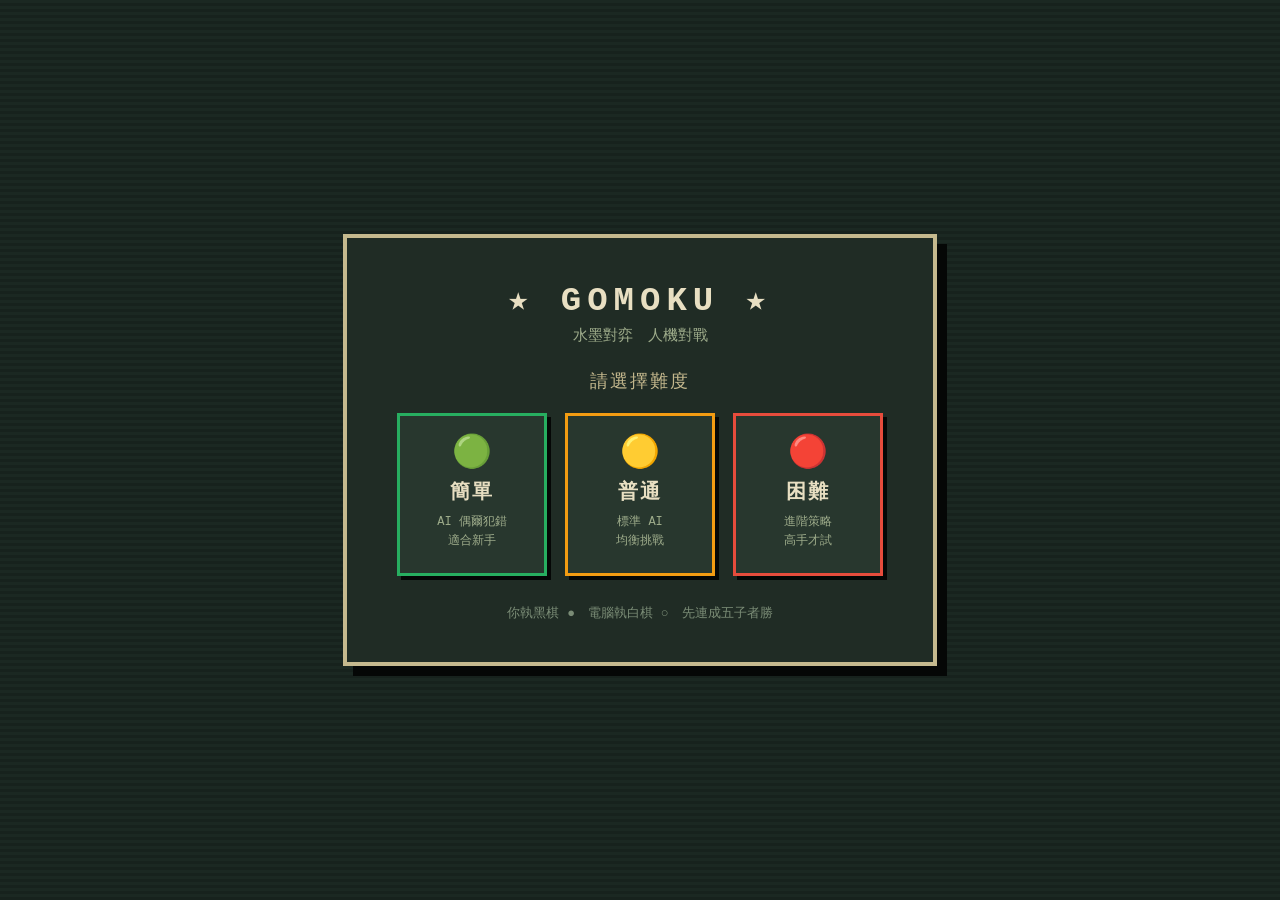
==== commit 7d2bf7b1: "feat: 全面升級水墨風特效 — 宣紙墨暈擴散、墨滴飛濺、揮毫書法連線、硃砂印記與墨玉質感" ====
--- a/index.html
+++ b/index.html
@@ -4,7 +4,7 @@
   <meta charset="UTF-8">
   <meta name="viewport" content="width=device-width, initial-scale=1.0">
   <title>復古五子棋 Gomoku</title>
-  <link rel="stylesheet" href="css/style.css">
+  <link rel="stylesheet" href="css/style.css?v=5">
 </head>
 <body>
 
@@ -12,7 +12,7 @@
   <div class="menu" id="menu">
     <div class="menu-box">
       <h1 class="menu-title">&#9733; GOMOKU &#9733;</h1>
-      <p class="menu-sub">&#x8907;&#x53E4;&#x4E94;&#x5B50;&#x68CB;&#x3000;&#x4EBA;&#x6A5F;&#x5C0D;&#x6230;</p>
+      <p class="menu-sub">&#x6C34;&#x58A8;&#x5C0D;&#x5F08;&#x3000;&#x4EBA;&#x6A5F;&#x5C0D;&#x6230;</p>
       <p class="menu-hint">&#x8ACB;&#x9078;&#x64C7;&#x96E3;&#x5EA6;</p>
       <div class="diff-cards">
         <button class="diff-card easy" data-diff="EASY">
@@ -63,6 +63,6 @@
     </div>
   </div>
 
-  <script type="module" src="js/main.js"></script>
+  <script type="module" src="js/main.js?v=5"></script>
 </body>
 </html>
